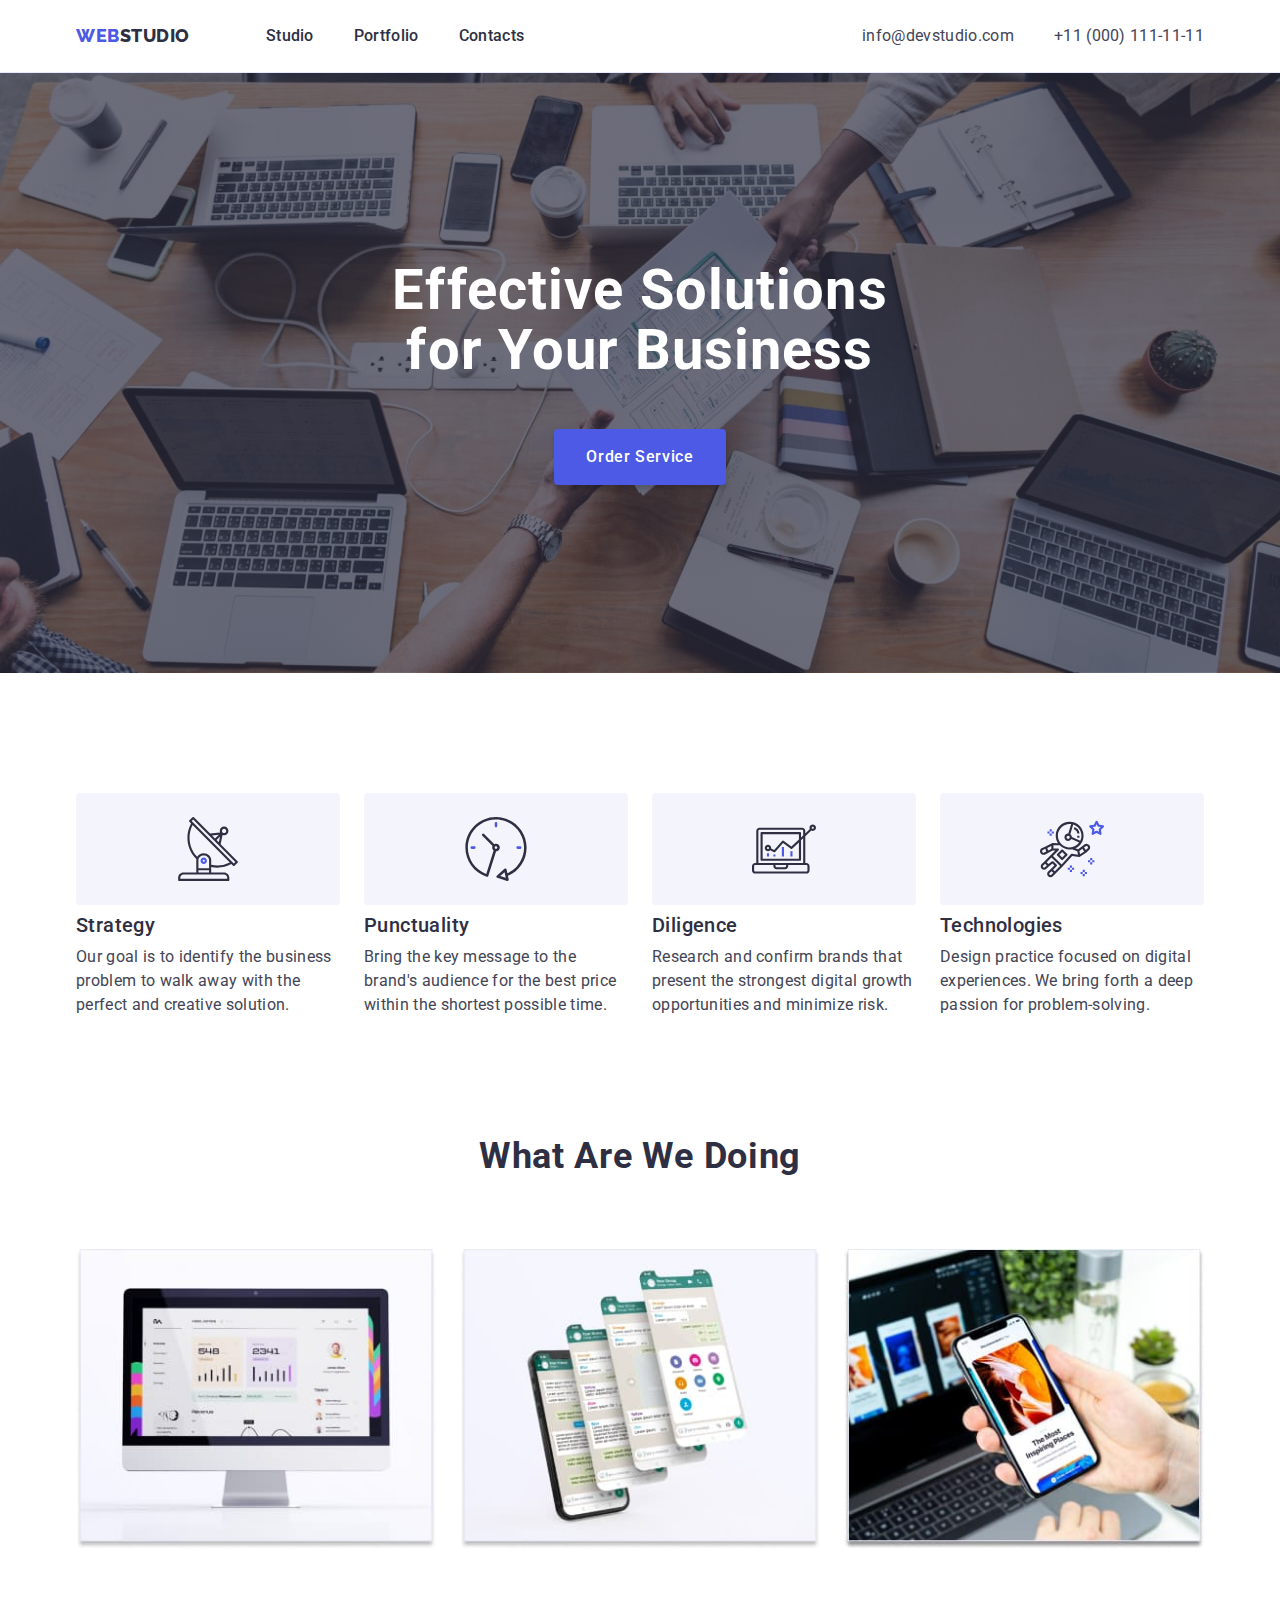
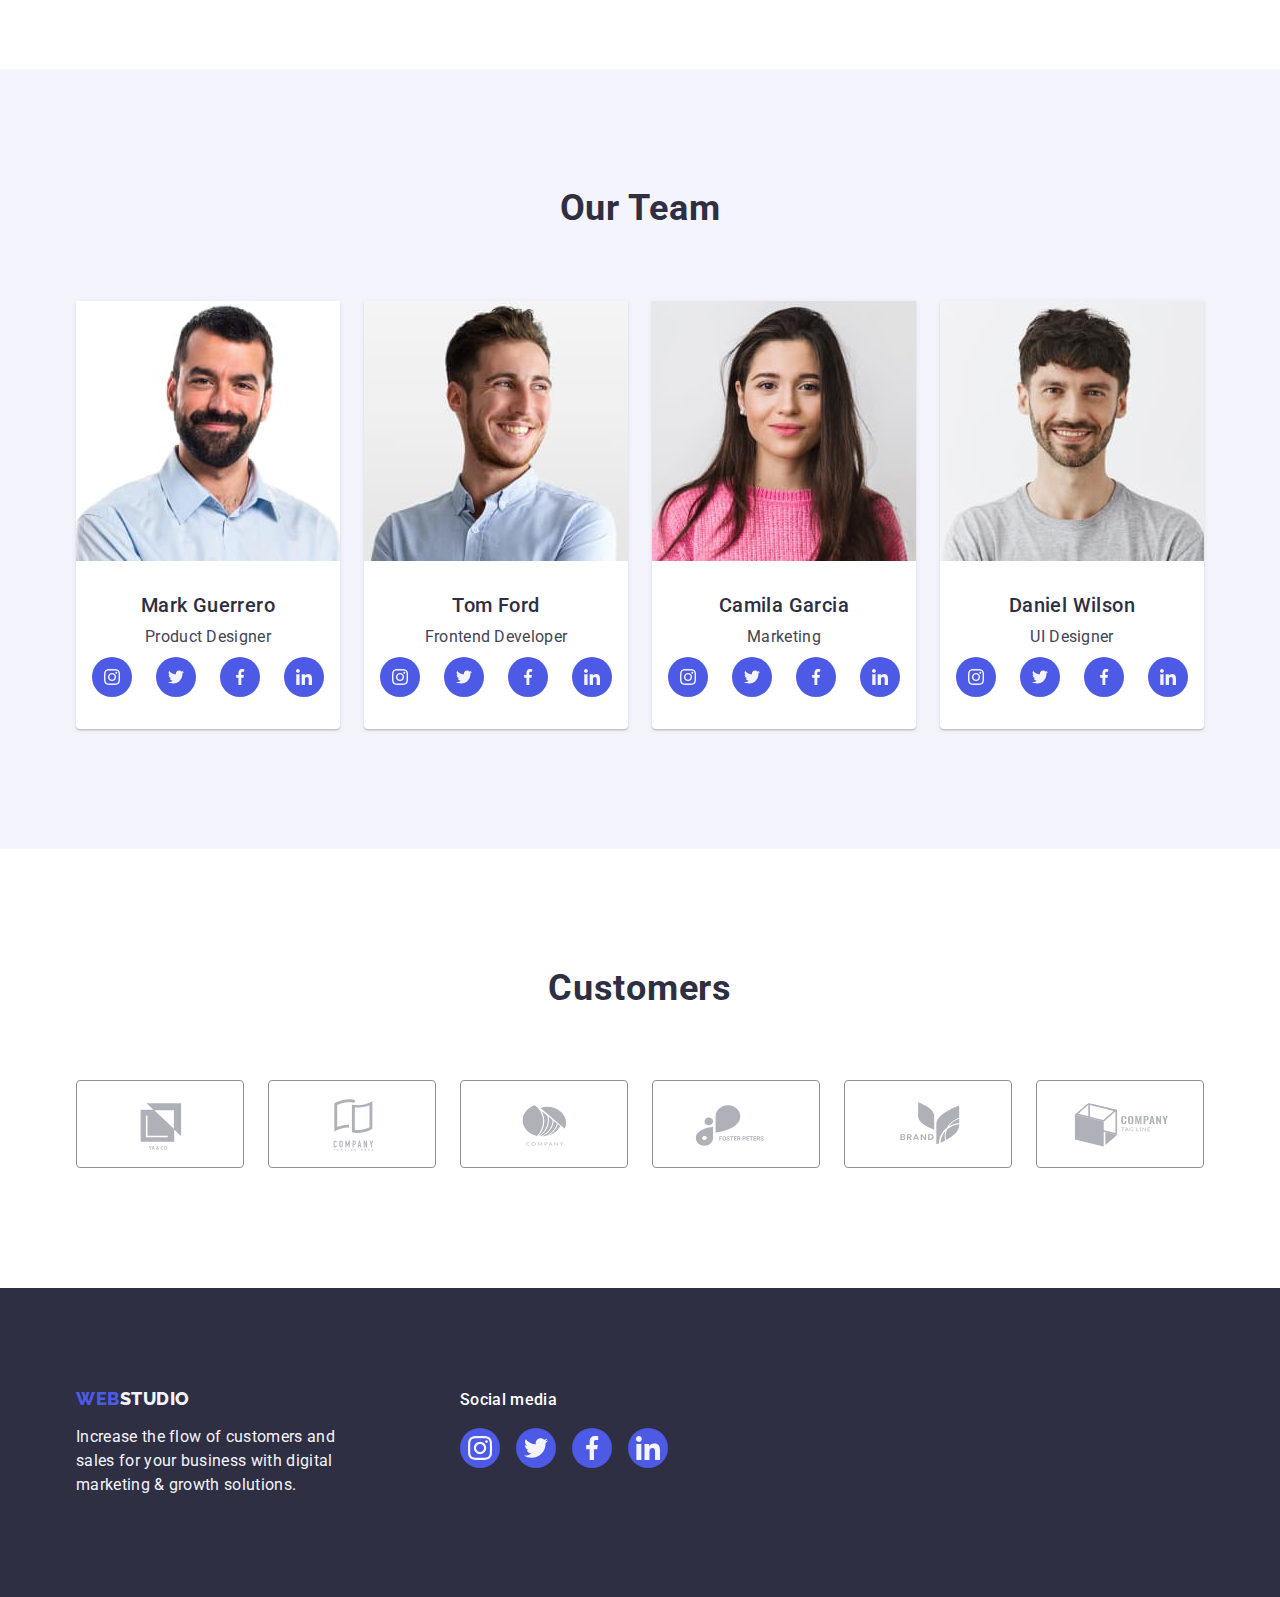
==== index.html @ ff0ec07f "Initial commit" ====
<!DOCTYPE html>
<html lang="en">
  <head>
    <meta charset="UTF-8" />
    <meta http-equiv="X-UA-Compatible" content="IE=edge" />
    <meta name="viewport" content="width=device-width, initial-scale=1.0" />
    <title>WebStudio</title>

    <link rel="preconnect" href="https://fonts.googleapis.com" />
    <link rel="preconnect" href="https://fonts.gstatic.com" crossorigin />
    <link rel="preconnect" href="https://fonts.googleapis.com" />
    <link rel="preconnect" href="https://fonts.gstatic.com" crossorigin />
    <link
      href="https://fonts.googleapis.com/css2?family=Raleway:wght@800&family=Roboto:wght@400;500;700;900&display=swap"
      rel="stylesheet"
    />
    <link
      rel="stylesheet"
      href="https://cdn.jsdelivr.net/npm/modern-normalize@1.1.0/modern-normalize.min.css"
    />
    <link rel="stylesheet" href="./css/styles.css" />
  </head>
  <body>
    <!-- Header -->
    <header class="header">
      <div class="container main-nav">
        <nav class="nav-list">
          <a class="logo link" href="./index.html"
            >Web<span class="logo-studio">Studio</span>
          </a>
          <ul class="navigation list">
            <li class="item"><a class="link" href="./index.html">Studio</a></li>
            <li class="item">
              <a class="link" href="./portfolio.html">Portfolio</a>
            </li>
            <li class="item"><a class="link" href="">Contacts</a></li>
          </ul>
        </nav>
        <address class="address">
          <ul class="list">
            <li>
              <a class="address-item link" href="mailto:info@devstudio.com"
                >info@devstudio.com</a
              >
            </li>

            <li>
              <a class="address-item link" href="tel:+110001111111"
                >+11 (000) 111-11-11</a
              >
            </li>
          </ul>
        </address>
      </div>
    </header>
    <!-- Main content -->
    <main>
      <!-- Hero image -->
      <section class="hero">
        <div class="container">
          <h1 class="hero-title">Effective Solutions for Your Business</h1>
          <button class="hero-button" type="button">Order Service</button>
        </div>
      </section>
      <!-- Section 1 -->
      <section class="advantages">
        <div class="container">
          <h2 class="title-two visually-hidden">Our advantages</h2>
          <ul class="list">
            <li class="advantages-item">
              <div class="advantages-wrapper">
                <svg width="64" height="64" class="icon-advantages">
                  <use
                    class="antenna"
                    href="./images/icon.svg#icon-antenna"
                  ></use>
                </svg>
              </div>
              <h3 class="title-three">Strategy</h3>
              <p class="item">
                Our goal is to identify the business problem to walk away with
                the perfect and creative solution.
              </p>
            </li>
            <li class="advantages-item">
              <div class="advantages-wrapper">
                <svg width="64" height="64" class="icon-advantages">
                  <use
                    class="antenna"
                    href="./images/icon.svg#icon-clock"
                  ></use>
                </svg>
              </div>

              <h3 class="title-three">Punctuality</h3>
              <p class="item">
                Bring the key message to the brand's audience for the best price
                within the shortest possible time.
              </p>
            </li>
            <li class="advantages-item">
              <div class="advantages-wrapper">
                <svg width="64" height="64" class="icon-advantages">
                  <use
                    class="antenna"
                    href="./images/icon.svg#icon-diagram"
                  ></use>
                </svg>
              </div>

              <h3 class="title-three">Diligence</h3>
              <p class="item">
                Research and confirm brands that present the strongest digital
                growth opportunities and minimize risk.
              </p>
            </li>
            <li class="advantages-item">
              <div class="advantages-wrapper">
                <svg width="64" height="64" class="icon-advantages">
                  <use
                    class="antenna"
                    href="./images/icon.svg#icon-astronaut"
                  ></use>
                </svg>
              </div>
              <h3 class="title-three">Technologies</h3>
              <p class="item">
                Design practice focused on digital experiences. We bring forth a
                deep passion for problem-solving.
              </p>
            </li>
          </ul>
        </div>
      </section>
      <!-- Section 2 -->
      <section class="our-works">
        <div class="container">
          <h2 class="title-two">What are we doing</h2>
          <ul class="list">
            <li class="works-icon">
              <img
                src="./images/img1.jpg"
                alt="Computer with website"
                width="360"
                height="300"
              />
            </li>
            <li class="works-icon">
              <img
                src="./images/img2.jpg"
                alt="The Telegram application is open in the phone"
                width="360"
                height="300"
              />
            </li>
            <li class="works-icon">
              <img
                src="./images/img3.jpg"
                alt="Phone and laptop"
                width="360"
                height="300"
              />
            </li>
          </ul>
        </div>
      </section>
      <!-- Section 3-->
      <section class="team">
        <div class="container">
          <h2 class="title-two">Our Team</h2>
          <ul class="list">
            <li class="team-icon">
              <img
                src="./images/4.jpg"
                alt="Employee"
                width="264"
                height="260"
              />
              <div class="container-team">
                <h3 class="title-three">Mark Guerrero</h3>
                <p class="item">Product Designer</p>
                <ul class="social-media list">
                  <li class="social-list">
                    <a
                      class="networks-link"
                      href="https://www.instagram.com/"
                      target="_blank"
                      rel="noopener noreferrer"
                    >
                      <svg width="16" height="16" class="link-icon">
                        <use href="./images/icon.svg#icon-instagram"></use>
                      </svg>
                    </a>
                  </li>
                  <li class="social-list">
                    <a
                      class="networks-link"
                      href="https://twitter.com/"
                      target="_blank"
                      rel="noopener noreferrer"
                    >
                      <svg width="16" height="16" class="link-icon">
                        <use href="./images/icon.svg#icon-twitter"></use>
                      </svg>
                    </a>
                  </li>
                  <li class="social-list">
                    <a
                      class="networks-link"
                      href="https://www.facebook.com/"
                      target="_blank"
                      rel="noopener noreferrer"
                    >
                      <svg width="16" height="16" class="link-icon">
                        <use href="./images/icon.svg#icon-facebook"></use>
                      </svg>
                    </a>
                  </li>
                  <li class="social-list">
                    <a
                      class="networks-link"
                      href="https://www.linkedin.com/"
                      target="_blank"
                      rel="noopener noreferrer"
                    >
                      <svg width="16" height="16" class="link-icon">
                        <use href="./images/icon.svg#icon-linkedin"></use>
                      </svg>
                    </a>
                  </li>
                </ul>
              </div>
            </li>

            <li class="team-icon">
              <img
                src="./images/5.jpg"
                alt="Employee"
                width="264"
                height="260"
              />
              <div class="container-team">
                <h3 class="title-three">Tom Ford</h3>
                <p class="item">Frontend Developer</p>
                <ul class="social-media list">
                  <li class="social-list">
                    <a
                      class="networks-link"
                      href="https://www.instagram.com/"
                      target="_blank"
                      rel="noopener noreferrer"
                    >
                      <svg width="16" height="16" class="link-icon">
                        <use href="./images/icon.svg#icon-instagram"></use>
                      </svg>
                    </a>
                  </li>
                  <li class="social-list">
                    <a
                      class="networks-link"
                      href="https://twitter.com/"
                      target="_blank"
                      rel="noopener noreferrer"
                    >
                      <svg width="16" height="16" class="link-icon">
                        <use href="./images/icon.svg#icon-twitter"></use>
                      </svg>
                    </a>
                  </li>
                  <li class="social-list">
                    <a
                      class="networks-link"
                      href="https://www.facebook.com/"
                      target="_blank"
                      rel="noopener noreferrer"
                    >
                      <svg width="16" height="16" class="link-icon">
                        <use href="./images/icon.svg#icon-facebook"></use>
                      </svg>
                    </a>
                  </li>
                  <li class="social-list">
                    <a
                      class="networks-link"
                      href="https://www.linkedin.com/"
                      target="_blank"
                      rel="noopener noreferrer"
                    >
                      <svg width="16" height="16" class="link-icon">
                        <use href="./images/icon.svg#icon-linkedin"></use>
                      </svg>
                    </a>
                  </li>
                </ul>
              </div>
            </li>
            <li class="team-icon">
              <img
                src="./images/6.jpg"
                alt="Employee"
                width="264"
                height="260"
              />
              <div class="container-team">
                <h3 class="title-three">Camila Garcia</h3>
                <p class="item">Marketing</p>
                <ul class="social-media list">
                  <li class="social-list">
                    <a
                      class="networks-link"
                      href="https://www.instagram.com/"
                      target="_blank"
                      rel="noopener noreferrer"
                    >
                      <svg width="16" height="16" class="link-icon">
                        <use href="./images/icon.svg#icon-instagram"></use>
                      </svg>
                    </a>
                  </li>
                  <li class="social-list">
                    <a
                      class="networks-link"
                      href="https://twitter.com/"
                      target="_blank"
                      rel="noopener noreferrer"
                    >
                      <svg width="16" height="16" class="link-icon">
                        <use href="./images/icon.svg#icon-twitter"></use>
                      </svg>
                    </a>
                  </li>
                  <li class="social-list">
                    <a
                      class="networks-link"
                      href="https://www.facebook.com/"
                      target="_blank"
                      rel="noopener noreferrer"
                    >
                      <svg width="16" height="16" class="link-icon">
                        <use href="./images/icon.svg#icon-facebook"></use>
                      </svg>
                    </a>
                  </li>
                  <li class="social-list">
                    <a
                      class="networks-link"
                      href="https://www.linkedin.com/"
                      target="_blank"
                      rel="noopener noreferrer"
                    >
                      <svg width="16" height="16" class="link-icon">
                        <use href="./images/icon.svg#icon-linkedin"></use>
                      </svg>
                    </a>
                  </li>
                </ul>
              </div>
            </li>
            <li class="team-icon">
              <img
                src="./images/7.jpg"
                alt="Employee"
                width="264"
                height="260"
              />
              <div class="container-team">
                <h3 class="title-three">Daniel Wilson</h3>
                <p class="item">UI Designer</p>
                <ul class="social-media list">
                  <li class="social-list">
                    <a
                      class="networks-link"
                      href="https://www.instagram.com/"
                      target="_blank"
                      rel="noopener noreferrer"
                    >
                      <svg width="16" height="16" class="link-icon">
                        <use href="./images/icon.svg#icon-instagram"></use>
                      </svg>
                    </a>
                  </li>
                  <li class="social-list">
                    <a
                      class="networks-link"
                      href="https://twitter.com/"
                      target="_blank"
                      rel="noopener noreferrer"
                    >
                      <svg width="16" height="16" class="link-icon">
                        <use href="./images/icon.svg#icon-twitter"></use>
                      </svg>
                    </a>
                  </li>
                  <li class="social-list">
                    <a
                      class="networks-link"
                      href="https://www.facebook.com/"
                      target="_blank"
                      rel="noopener noreferrer"
                    >
                      <svg width="16" height="16" class="link-icon">
                        <use href="./images/icon.svg#icon-facebook"></use>
                      </svg>
                    </a>
                  </li>
                  <li class="social-list">
                    <a
                      class="networks-link"
                      href="https://www.linkedin.com/"
                      target="_blank"
                      rel="noopener noreferrer"
                    >
                      <svg width="16" height="16" class="link-icon">
                        <use href="./images/icon.svg#icon-linkedin"></use>
                      </svg>
                    </a>
                  </li>
                </ul>
              </div>
            </li>
          </ul>
        </div>
      </section>
      <!-- Section 4 -->
      <section class="customers">
        <div class="container">
          <h2 class="title-two">Customers</h2>
          <ul class="list-customers list">
            <li class="customers-item">
              <a class="customers-link" href="">
                <svg width="104" height="56" class="customers-icon">
                  <use href="./images/icon.svg#icon-Logo-1"></use>
                </svg>
              </a>
            </li>
            <li class="customers-item">
              <a class="customers-link" href="">
                <svg width="104" height="56" class="customers-icon">
                  <use href="./images/icon.svg#icon-Logo-2"></use>
                </svg>
              </a>
            </li>
            <li class="customers-item">
              <a class="customers-link" href="">
                <svg width="104" height="56" class="customers-icon">
                  <use href="./images/icon.svg#icon-Logo-3"></use>
                </svg>
              </a>
            </li>
            <li class="customers-item">
              <a class="customers-link" href="">
                <svg width="104" height="56" class="customers-icon">
                  <use href="./images/icon.svg#icon-Logo-4"></use>
                </svg>
              </a>
            </li>
            <li class="customers-item">
              <a class="customers-link" href="">
                <svg width="104" height="56" class="customers-icon">
                  <use href="./images/icon.svg#icon-Logo-5"></use>
                </svg>
              </a>
            </li>
            <li class="customers-item">
              <a class="customers-link" href="">
                <svg width="104" height="56" class="customers-icon">
                  <use href="./images/icon.svg#icon-Logo-6"></use>
                </svg>
              </a>
            </li>
          </ul>
        </div>
      </section>
    </main>
    <!-- Footer -->
    <footer class="footer">
      <div class="footer-container container">
        <div class="second-footer-container">
          <a class="logo link" href="./index.html"
            >Web<span class="footer-logo">Studio</span>
          </a>
          <p class="footer-text">
            Increase the flow of customers and sales for your business with
            digital marketing &#38; growth solutions.
          </p>
        </div>

        <div class="social-media-container">
          <p class="title-social-media">Social media</p>
          <ul class="social-media list">
            <li class="social-list">
              <a
                class="networks-link footer-link"
                href="https://www.instagram.com/"
                target="_blank"
                rel="noopener noreferrer"
              >
                <svg width="24" height="24" class="link-icon">
                  <use href="./images/icon.svg#icon-instagram"></use>
                </svg>
              </a>
            </li>
            <li class="social-list">
              <a
                class="networks-link footer-link"
                href="https://twitter.com/"
                target="_blank"
                rel="noopener noreferrer"
              >
                <svg width="24" height="24" class="link-icon">
                  <use href="./images/icon.svg#icon-twitter"></use>
                </svg>
              </a>
            </li>
            <li class="social-list">
              <a
                class="networks-link footer-link"
                href="https://www.facebook.com/"
                target="_blank"
                rel="noopener noreferrer"
              >
                <svg width="24" height="24" class="link-icon">
                  <use href="./images/icon.svg#icon-facebook"></use>
                </svg>
              </a>
            </li>
            <li class="social-list">
              <a
                class="networks-link footer-link"
                href="https://www.linkedin.com/"
                target="_blank"
                rel="noopener noreferrer"
              >
                <svg width="24" height="24" class="link-icon">
                  <use href="./images/icon.svg#icon-linkedin"></use>
                </svg>
              </a>
            </li>
          </ul>
        </div>
      </div>
    </footer>
  </body>
</html>
---- css/styles.css ----
*,
*::before,
*::after {
  box-sizing: border-box;
}
:root {
  --iris: #4d5ae5;
  --ocean: #404bbf;
  --navy-blue: #2e2f42;
  --green: #31d0aa;
  --slate: #434455;
  --light-slate: #8e8f99;
  --cornflower: #e7e9fc;
  --cloud: #f4f4fd;
  --navy-blue-modal: #2e2f42;
  --grey: #2e2f42;
  --white: #ffffff;
  --dairy: #fcfcfc;
  --border: #e7e9fc;
  --icons-customers: #afb1b8;
}
/* General */
body {
  font-family: 'Roboto', sans-serif;
  color: var(--slate);
  letter-spacing: 0.02em;
  background-color: var(--white);
}
.visually-hidden {
  position: absolute;
  width: 1px;
  height: 1px;
  margin: -1px;
  border: 0;
  padding: 0;
  white-space: nowrap;
  clip-path: inset(100%);
  clip: rect(0 0 0 0);
  overflow: hidden;
}
.title-two {
  font-size: 36px;
  line-height: 1.11;
  color: var(--navy-blue);
  text-align: center;
  text-transform: capitalize;
  letter-spacing: 0.02em;
}
.title-three {
  font-weight: 500;
  font-size: 20px;
  line-height: 1.2;
  color: var(--navy-blue);
  letter-spacing: 0.02em;
}
.item {
  font-size: 16px;
  line-height: 1.5;
}
.container {
  margin-left: auto;
  margin-right: auto;
  width: 1158px;
  padding-left: 15px;
  padding-right: 15px;
}

/**
  |============================
  | Reset
  |============================
*/

.list {
  list-style: none;
  display: block;
}
.link {
  text-decoration: none;
  display: block;
}
img {
  display: block;
}
h1,
h2,
h3,
p,
ul {
  margin: 0;
  padding: 0;
}

/* Header */
.header {
  border-bottom: 1px solid var(--border);
  box-shadow: 0px 2px 1px rgba(46, 47, 66, 0.08),
    0px 1px 1px rgba(46, 47, 66, 0.16), 0px 1px 6px rgba(46, 47, 66, 0.08);
}

.logo {
  display: inline-block;
  font-family: 'Raleway', sans-serif;
  font-weight: 800;
  font-size: 18px;
  line-height: 1.17;
  letter-spacing: 0.03em;
  text-transform: uppercase;
  color: var(--iris);
}
.logo-studio {
  color: var(--navy-blue);
}
.nav-list .logo {
  margin-right: 76px;
}
.navigation {
  display: flex;
  gap: 40px;
}

.navigation a {
  padding: 24px 0;
  font-weight: 500;
  font-size: 16px;
  line-height: 1.5;
  color: var(--navy-blue);
}
.address {
  font-style: normal;
}
.address > .list {
  display: flex;
}
.address-item {
  font-size: 16px;
  line-height: 1.5;
  color: var(--slate);
}
.address .list {
  gap: 40px;
}
.main-nav {
  display: flex;
  align-items: center;
}
.nav-list {
  display: flex;
  align-items: center;
  margin-right: auto;
}
/* Main page */

/* Hero */
.hero {
  padding: 188px 0;
  max-width: 1440px;
  margin-left: auto;
  margin-right: auto;
  text-align: center;
  background-color: var(--navy-blue);
  background-image: linear-gradient(
      rgba(46, 47, 66, 0.7),
      rgba(46, 47, 66, 0.7)
    ),
    url(../images/hero/hero-bg.jpg);
  background-repeat: no-repeat;
  background-position: center;
  background-size: cover;
}
.hero-title {
  margin-left: auto;
  margin-right: auto;
  margin-bottom: 48px;
  max-width: 496px;

  color: var(--white);
  font-size: 56px;
  line-height: 1.07;
  font-style: normal;
  text-align: center;
  letter-spacing: 0.02em;
}
.hero-button {
  min-width: 169px;
  height: 56px;
  padding: 16px 32px;
  display: block;
  border: none;
  margin-left: auto;
  margin-right: auto;

  font-family: 'Roboto', sans-serif;
  background: var(--iris);
  font-weight: 500;
  color: var(--white);
  font-size: 16px;
  line-height: 1.5;
  cursor: pointer;
  letter-spacing: 0.04em;

  box-shadow: 0px 4px 4px rgba(0, 0, 0, 0.15);
  border-radius: 4px;
}
/* Active */
.hero button:hover,
.hero button:focus {
  background-color: var(--ocean);
}
.navigation a:hover,
.navigation a:focus,
.address a:hover,
.address a:focus {
  color: var(--ocean);
}
/* Section 1 */
.advantages {
  padding: 120px 0;
}
.advantages .title-three {
  padding-left: 0;
  margin-bottom: 8px;
}
.advantages ul {
  display: flex;
  flex-wrap: wrap;
  gap: 24px;
}
.advantages-wrapper {
  display: flex;
  margin-bottom: 8px;
  align-items: center;
  justify-content: center;
  height: 112px;

  background-color: var(--cloud);
  border-radius: 4px;
}
.advantages-item {
  width: calc((100% - 3 * 24px) / 4);
}

/* Section 2 */
.our-works {
  padding-bottom: 120px;
}
.our-works .title-two {
  margin-bottom: 72px;
}
.our-works ul {
  display: flex;
  flex-wrap: wrap;
  gap: 24px;
}
.works-icon {
  width: calc((100% - 2 * 24px) / 3);
}

/* Section 3 */
.team {
  background-color: var(--cloud);
  padding: 120px 0;
}
.team .title-two {
  margin-bottom: 72px;
}
.team ul {
  display: flex;
  flex-wrap: wrap;
  gap: 24px;
}

.team-icon {
  width: calc((100% - 3 * 24px) / 4);
  background-color: var(--white);
  box-shadow: 0px 1px 6px rgba(46, 47, 66, 0.08),
    0px 1px 1px rgba(46, 47, 66, 0.16), 0px 2px 1px rgba(46, 47, 66, 0.08);
  border-radius: 0px 0px 4px 4px;
}

.team-icon .title-three {
  text-align: center;
  margin-bottom: 8px;
}
.team-icon .item {
  text-align: center;
}
.container-team {
  padding: 32px 0;
}
/**
  |============================
  | Social networks
  |============================
*/
.social-media {
  margin-top: 8px;
  justify-content: center;
}
.social-list {
  width: 40px;
  height: 40px;
}
.networks-link {
  width: 100%;
  height: 100%;
  display: flex;
  justify-content: center;
  align-items: center;
  background-color: var(--iris);
  border-radius: 50%;
}
.networks-link:hover,
.networks-link:focus {
  background-color: var(--ocean);
}
.link-icon {
  fill: var(--cloud);
}
/* Section 4 */
.customers {
  padding: 120px 0;
}
.customers .title-two {
  margin-bottom: 72px;
  line-height: 1.1;
}
.list-customers {
  display: flex;
  gap: 24px;
  align-items: center;
}
.customers-item {
  width: calc((100% - 120px) / 6);
  height: 88px;
}
.customers-link {
  padding: 16px 32px;
  display: flex;
  height: 100%;
  width: 100%;
  justify-content: center;
  align-items: center;
  color: var(--icons-customers);
  border: 1px solid var(--light-slate);
  border-radius: 4px;
}
.customers-icon {
  fill: currentColor;
}
.customers-link:hover,
.customers-link:focus {
  border: 1px solid var(--ocean);
  color: var(--ocean);
}

.customers-icon:hover,
.customers-icon:focus {
  fill: currentColor;
}

/* Footer */
.footer {
  background-color: var(--navy-blue);
  padding: 100px 0;
}
.footer .logo {
  display: inline-block;
  margin-bottom: 16px;
}
.footer .footer-logo,
.footer-text {
  color: var(--cloud);
}

.footer-text {
  width: 264px;
  font-size: 16px;
  line-height: 1.5;
}
.title-social-media {
  margin-bottom: 16px;
  font-weight: 500;
  font-size: 16px;
  line-height: 1.5;
  color: var(--white);
  letter-spacing: 0.02em;
}
.footer .social-media {
  display: flex;
  gap: 16px;
}
.footer .footer-container {
  display: flex;
  gap: 120px;
  align-items: baseline;
}

.footer-link:hover,
.footer-link:focus {
  background-color: var(--green);
}

/**
  |============================
  | Portfolio
  |============================
*/

.portfolio {
  padding: 96px 0 120px 0;
}
/* Filter */
.filter-btn {
  padding: 12px 24px;
  min-width: 69px;

  font-family: 'Roboto', sans-serif;
  background-color: var(--cloud);
  font-weight: 500;
  color: var(--iris);
  font-size: 16px;
  line-height: 1.5;
  cursor: pointer;
  letter-spacing: 0.04em;

  border: 1px solid var(--border);
  border-radius: 4px;
}
.filter-btn:hover,
.filter-btn:focus {
  background-color: var(--ocean);
  color: var(--white);
  border: 1px solid transparent;
  box-shadow: 0px 3px 1px rgba(0, 0, 0, 0.1), 0px 2px 1px rgba(0, 0, 0, 0.08),
    0px 2px 2px rgba(0, 0, 0, 0.12);
}

.portfolio-filter {
  display: flex;
  justify-content: center;
  gap: 24px;
  margin-bottom: 72px;
}
/* Portfolio list */
.portfolio-list {
  display: flex;
  flex-wrap: wrap;

  column-gap: 24px;
  row-gap: 48px;
}
.portfolio-icon {
  width: calc((100% - 48px) / 3);
}
.portfolio-title {
  margin-bottom: 8px;

  font-weight: 500;
  font-size: 20px;
  line-height: 1.2;
  color: var(--navy-blue);
  letter-spacing: 0.02em;
}
.portfolio-item {
  font-size: 16px;
  line-height: 1.5;
  letter-spacing: 0.02em;
  color: var(--slate);
}
.description {
  padding: 32px 16px;
  border-left: 1px solid var(--border);
  border-bottom: 1px solid var(--border);
  border-right: 1px solid var(--border);
}
.portfolio-link:hover,
.portfolio-link:focus {
  box-shadow: 0px 1px 6px rgba(46, 47, 66, 0.08),
    0px 1px 1px rgba(46, 47, 66, 0.16), 0px 2px 1px rgba(46, 47, 66, 0.08);
}
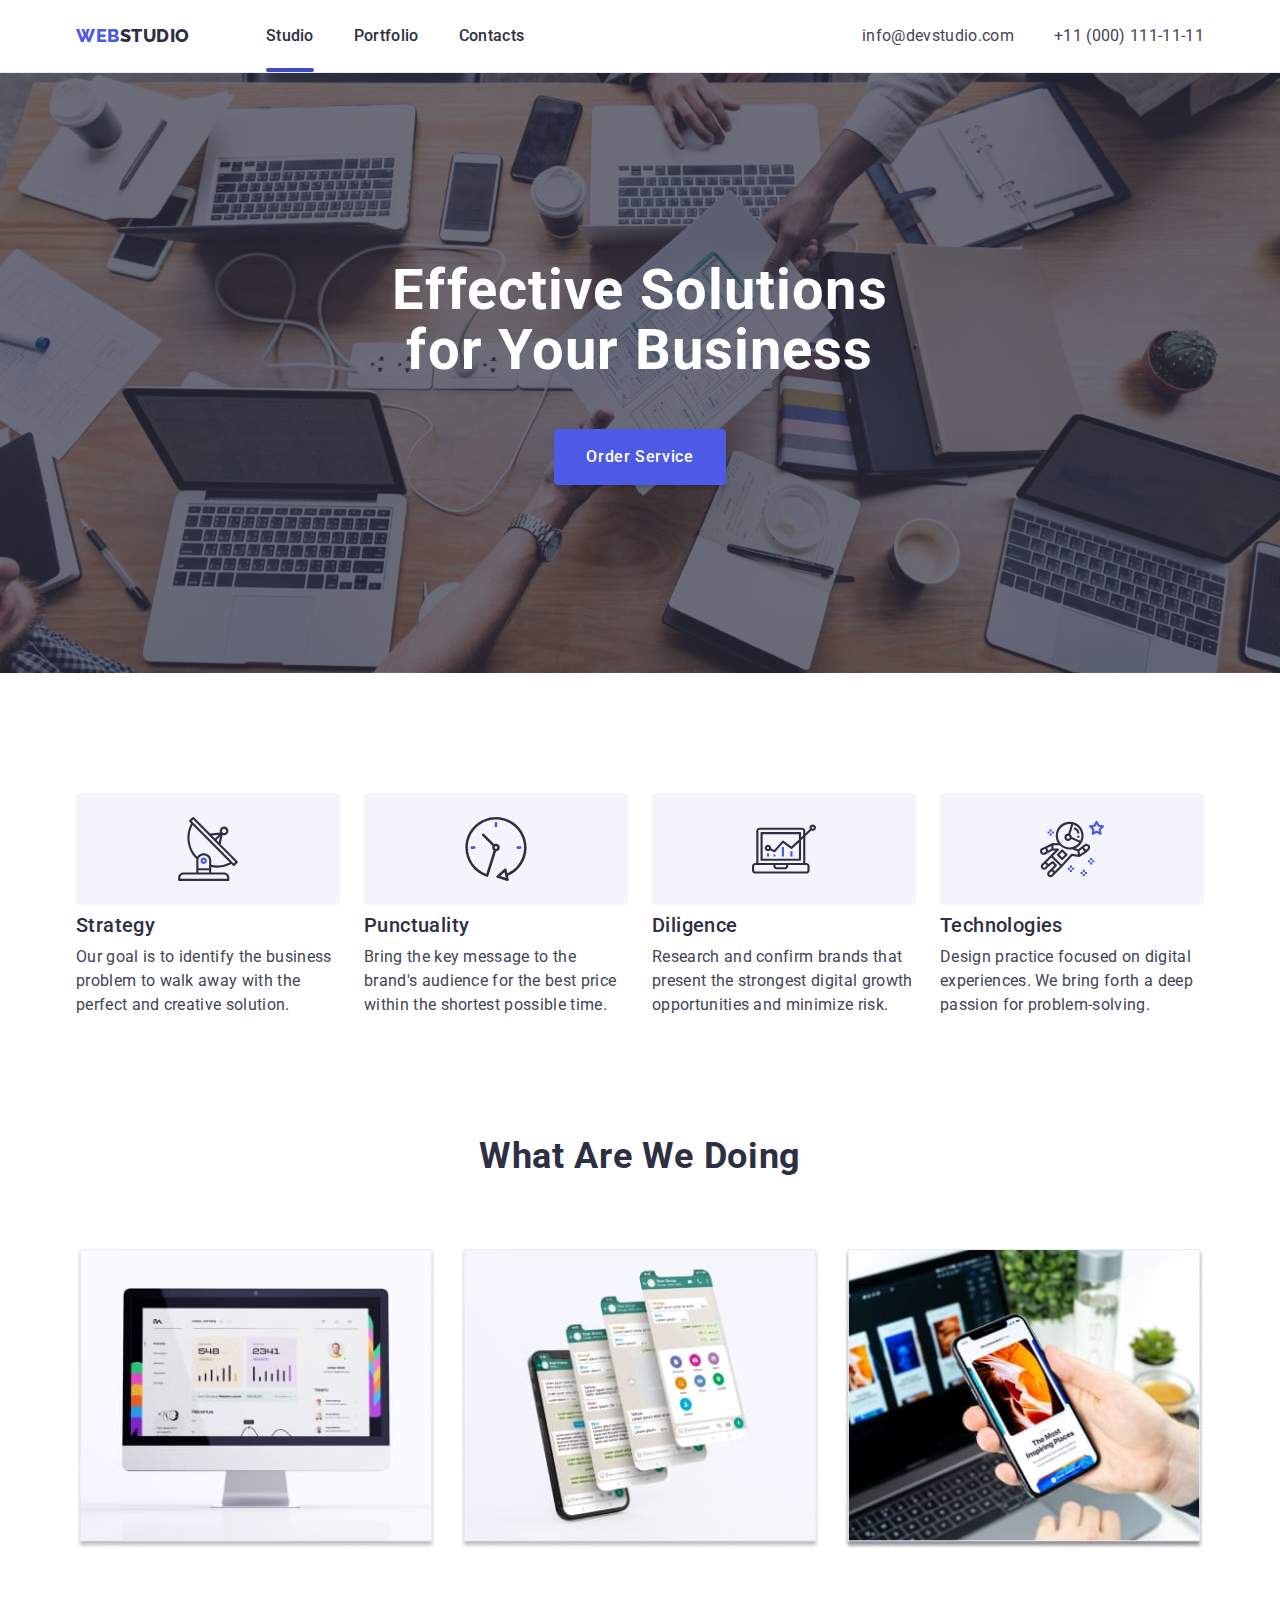
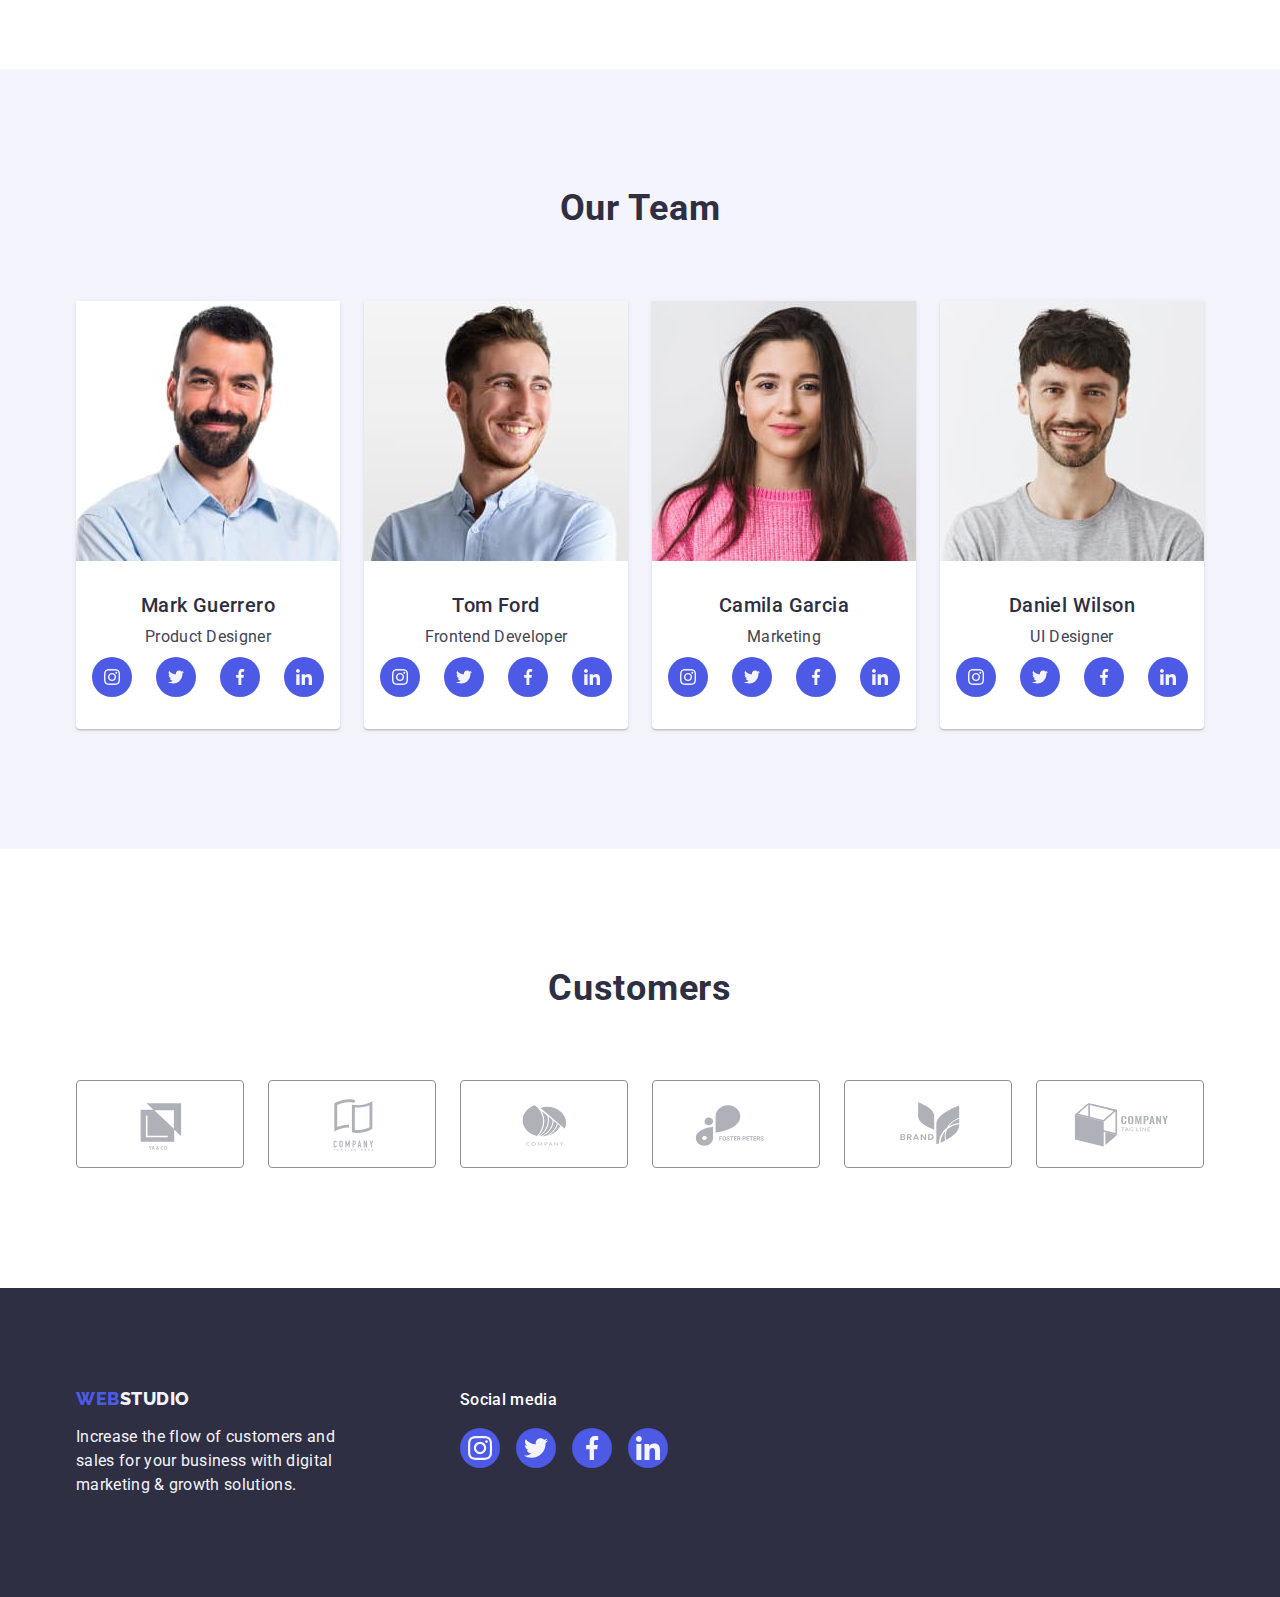
==== commit 5b26e3ed: "Add overlay and animation" ====
--- a/index.html
+++ b/index.html
@@ -29,7 +29,9 @@
             >Web<span class="logo-studio">Studio</span>
           </a>
           <ul class="navigation list">
-            <li class="item"><a class="link" href="./index.html">Studio</a></li>
+            <li class="item">
+              <a class="link current" href="./index.html">Studio</a>
+            </li>
             <li class="item">
               <a class="link" href="./portfolio.html">Portfolio</a>
             </li>
@@ -59,7 +61,9 @@
       <section class="hero">
         <div class="container">
           <h1 class="hero-title">Effective Solutions for Your Business</h1>
-          <button class="hero-button" type="button">Order Service</button>
+          <button class="hero-button" type="button" data-modal-open>
+            Order Service
+          </button>
         </div>
       </section>
       <!-- Section 1 -->
@@ -540,5 +544,17 @@
         </div>
       </div>
     </footer>
+    <!-- Modal -->
+    <div class="backdrop is-hidden" data-modal>
+      <div class="modal">
+        <button class="modal-btn" data-modal-close>
+          <svg width="8" height="8">
+            <use href="./images/icon.svg#icon-close"></use>
+          </svg>
+        </button>
+      </div>
+    </div>
+    <!-- JS -->
+    <script src="./js/modal.js"></script>
   </body>
 </html>
--- a/css/styles.css
+++ b/css/styles.css
@@ -18,6 +18,8 @@
   --dairy: #fcfcfc;
   --border: #e7e9fc;
   --icons-customers: #afb1b8;
+  --bg-backdrop: rgba(46, 47, 66, 0.4);
+  --animation: 250ms cubic-bezier(0.4, 0, 0.2, 1);
 }
 /* General */
 body {
@@ -119,13 +121,27 @@
   gap: 40px;
 }
 
-.navigation a {
+.navigation .link {
+  position: relative;
   padding: 24px 0;
   font-weight: 500;
   font-size: 16px;
   line-height: 1.5;
   color: var(--navy-blue);
-}
+
+  transition: color var(--animation);
+}
+
+.navigation .link.current::after {
+  content: '';
+  position: absolute;
+  bottom: 0;
+  display: flex;
+  width: 100%;
+  border: 2px solid var(--ocean);
+  border-radius: 2px;
+}
+
 .address {
   font-style: normal;
 }
@@ -136,6 +152,8 @@
   font-size: 16px;
   line-height: 1.5;
   color: var(--slate);
+
+  transition: color var(--animation);
 }
 .address .list {
   gap: 40px;
@@ -201,6 +219,8 @@
 
   box-shadow: 0px 4px 4px rgba(0, 0, 0, 0.15);
   border-radius: 4px;
+
+  transition: background-color var(--animation);
 }
 /* Active */
 .hero button:hover,
@@ -309,6 +329,8 @@
   align-items: center;
   background-color: var(--iris);
   border-radius: 50%;
+
+  transition: background-color var(--animation);
 }
 .networks-link:hover,
 .networks-link:focus {
@@ -344,9 +366,12 @@
   color: var(--icons-customers);
   border: 1px solid var(--light-slate);
   border-radius: 4px;
+
+  transition: color var(--animation), border var(--animation);
 }
 .customers-icon {
   fill: currentColor;
+  transition: fill var(--animation);
 }
 .customers-link:hover,
 .customers-link:focus {
@@ -426,6 +451,9 @@
 
   border: 1px solid var(--border);
   border-radius: 4px;
+
+  transition: background-color var(--animation), color var(--animation),
+    border var(--animation), box-shadow var(--animation);
 }
 .filter-btn:hover,
 .filter-btn:focus {
@@ -468,14 +496,115 @@
   letter-spacing: 0.02em;
   color: var(--slate);
 }
-.description {
+.portfolio-wrapper {
   padding: 32px 16px;
   border-left: 1px solid var(--border);
   border-bottom: 1px solid var(--border);
   border-right: 1px solid var(--border);
 }
+.portfolio-box {
+  position: relative;
+  overflow: hidden;
+}
+.overlay {
+  position: absolute;
+  top: 0;
+  left: 0;
+
+  transform: translateY(100%);
+
+  width: 100%;
+  height: 100%;
+
+  padding-top: 40px;
+  padding-right: 32px;
+  padding-left: 32px;
+
+  background-color: var(--iris);
+
+  transition: transform var(--animation);
+}
+.portfolio-icon:hover .overlay,
+.portfolio-icon:focus .overlay {
+  transform: translateY(0);
+}
+.overlay-descr {
+  color: var(--cloud);
+}
+.portfolio-link {
+  transition: box-shadow var(--animation);
+}
 .portfolio-link:hover,
 .portfolio-link:focus {
   box-shadow: 0px 1px 6px rgba(46, 47, 66, 0.08),
     0px 1px 1px rgba(46, 47, 66, 0.16), 0px 2px 1px rgba(46, 47, 66, 0.08);
 }
+/**
+  |============================
+  | Modal
+  |============================
+*/
+.backdrop {
+  position: fixed;
+  top: 0;
+  left: 0;
+  width: 100%;
+  height: 100%;
+
+  opacity: 1;
+  visibility: visible;
+  pointer-events: initial;
+
+  background-color: var(--bg-backdrop);
+
+  transition: opacity var(--animation), visibility var(--animation),
+    pointer-events var(--animation);
+}
+.backdrop.is-hidden {
+  opacity: 0;
+  visibility: hidden;
+  pointer-events: none;
+}
+
+.modal {
+  display: flex;
+  justify-content: end;
+  position: absolute;
+  top: 50%;
+  left: 50%;
+  min-width: 408px;
+  min-height: 576px;
+  padding: 24px;
+
+  background-color: var(--dairy);
+  box-shadow: 0px 1px 1px rgba(0, 0, 0, 0.14), 0px 1px 3px rgba(0, 0, 0, 0.12),
+    0px 2px 1px rgba(0, 0, 0, 0.2);
+  border-radius: 4px;
+
+  transform: scale(1) translate(-50%, -50%);
+  transition: transform var(--animation);
+}
+.modal-btn {
+  width: 24px;
+  height: 24px;
+  padding: 8px;
+  color: var(--grey);
+  border-radius: 50%;
+  border: none;
+  cursor: pointer;
+}
+.modal-btn:hover {
+  background-color: var(--ocean);
+  color: var(--white);
+}
+.modal-btn svg {
+  display: flex;
+  justify-content: center;
+  fill: currentColor;
+}
+.modal-btn svg:hover {
+  fill: currentColor;
+}
+.backdrop.is-hidden .modal {
+  transform: translate(-50%, -50%) scale(0.9);
+}
